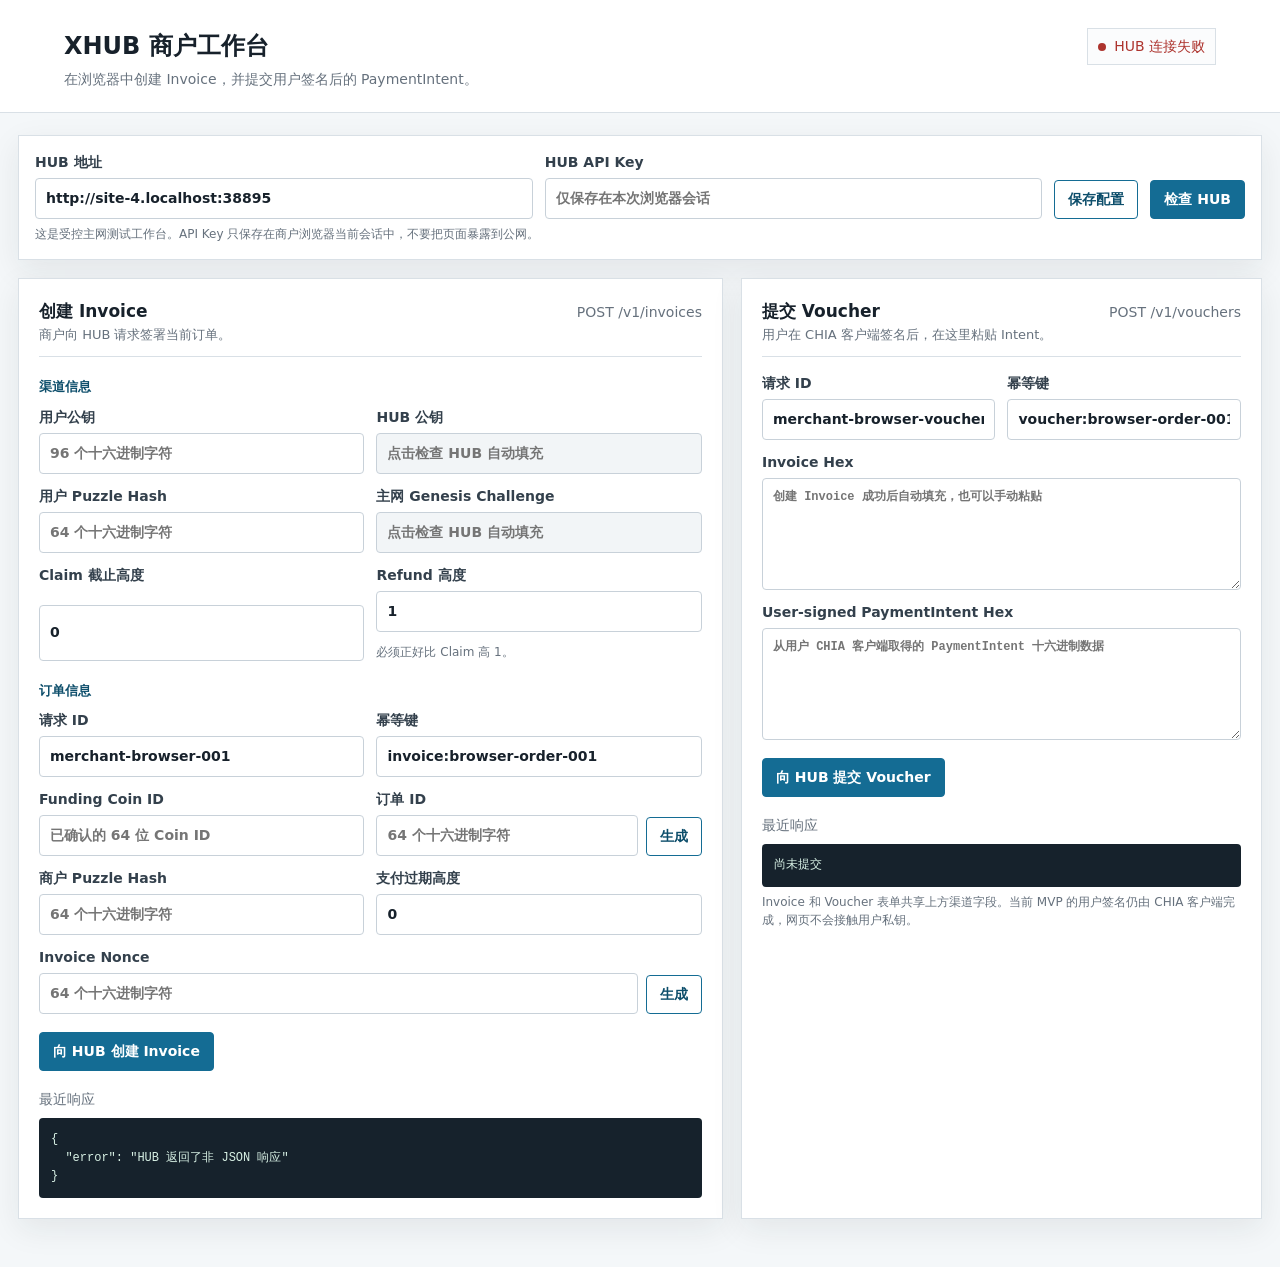
==== web/merchant.html @ 01980afb "Add merchant browser workbench" ====
<!doctype html>
<html lang="zh-CN">
<head>
  <meta charset="utf-8">
  <meta name="viewport" content="width=device-width, initial-scale=1">
  <title>XHUB 商户工作台</title>
  <style>
    :root {
      color-scheme: light;
      --ink: #17212b;
      --muted: #66717d;
      --line: #d9e0e6;
      --paper: #ffffff;
      --wash: #f4f7f9;
      --accent: #146c94;
      --accent-dark: #0d4e6b;
      --good: #1d7a4a;
      --bad: #ad342e;
      --shadow: 0 10px 30px rgba(23, 33, 43, .08);
    }
    * { box-sizing: border-box; }
    body { margin: 0; background: var(--wash); color: var(--ink); font: 14px/1.5 system-ui, -apple-system, "Segoe UI", sans-serif; }
    header { display: flex; justify-content: space-between; gap: 24px; align-items: flex-start; padding: 28px clamp(18px, 5vw, 72px) 22px; background: var(--paper); border-bottom: 1px solid var(--line); }
    h1, h2, p { margin: 0; }
    h1 { font-size: 24px; letter-spacing: 0; }
    h2 { font-size: 17px; }
    header p, .hint, .meta, .notice { color: var(--muted); }
    header p { margin-top: 5px; }
    .status { display: inline-flex; align-items: center; gap: 8px; padding: 7px 10px; border: 1px solid var(--line); background: #fbfcfd; color: var(--muted); white-space: nowrap; }
    .status::before { content: ""; width: 8px; height: 8px; background: #a9b3bc; border-radius: 50%; }
    .status.good { color: var(--good); }
    .status.good::before { background: var(--good); }
    .status.bad { color: var(--bad); }
    .status.bad::before { background: var(--bad); }
    main { width: min(1380px, calc(100% - 36px)); margin: 22px auto 48px; }
    .toolbar, .panel { background: var(--paper); border: 1px solid var(--line); box-shadow: var(--shadow); }
    .toolbar { padding: 16px; margin-bottom: 18px; }
    .toolbar-grid { display: grid; grid-template-columns: minmax(220px, 1fr) minmax(220px, 1fr) auto auto; gap: 12px; align-items: end; }
    .layout { display: grid; grid-template-columns: minmax(0, 1.15fr) minmax(0, .85fr); gap: 18px; }
    .panel { padding: 20px; }
    .panel-head { display: flex; justify-content: space-between; gap: 16px; align-items: baseline; margin-bottom: 16px; padding-bottom: 12px; border-bottom: 1px solid var(--line); }
    .panel-head p { color: var(--muted); font-size: 13px; }
    .section-title { margin: 20px 0 10px; color: var(--accent-dark); font-weight: 700; font-size: 13px; }
    .form-grid { display: grid; grid-template-columns: repeat(2, minmax(0, 1fr)); gap: 12px; }
    .full { grid-column: 1 / -1; }
    label { display: grid; gap: 5px; color: #33404c; font-weight: 600; }
    input, textarea { width: 100%; border: 1px solid #c8d1d9; background: #fff; color: var(--ink); padding: 9px 10px; border-radius: 4px; font: inherit; }
    input:focus, textarea:focus { outline: 2px solid rgba(20, 108, 148, .22); border-color: var(--accent); }
    input[readonly] { background: #f2f5f7; color: #52606d; }
    textarea { min-height: 112px; resize: vertical; font-family: ui-monospace, SFMono-Regular, Consolas, monospace; font-size: 12px; }
    .field-action { display: grid; grid-template-columns: minmax(0, 1fr) auto; gap: 8px; align-items: end; }
    button { min-height: 38px; border: 1px solid var(--accent); border-radius: 4px; padding: 8px 13px; background: var(--accent); color: white; font: inherit; font-weight: 700; cursor: pointer; }
    button:hover { background: var(--accent-dark); border-color: var(--accent-dark); }
    button.secondary { background: white; color: var(--accent-dark); }
    button.secondary:hover { background: #edf5f8; }
    button:disabled { opacity: .55; cursor: wait; }
    .actions { display: flex; flex-wrap: wrap; gap: 10px; margin-top: 18px; }
    .hint, .notice { margin-top: 6px; font-size: 12px; font-weight: 400; }
    .result { margin-top: 18px; }
    .result pre { max-height: 260px; overflow: auto; margin: 8px 0 0; padding: 12px; background: #16222c; color: #d8f1e5; border-radius: 4px; white-space: pre-wrap; word-break: break-word; font: 12px/1.55 ui-monospace, SFMono-Regular, Consolas, monospace; }
    @media (max-width: 980px) { .layout { grid-template-columns: 1fr; } .toolbar-grid { grid-template-columns: 1fr 1fr; } }
    @media (max-width: 640px) { header { display: block; } .status { margin-top: 14px; } .toolbar-grid, .form-grid { grid-template-columns: 1fr; } .full { grid-column: auto; } main { width: min(100% - 22px, 1380px); margin-top: 12px; } .panel { padding: 15px; } }
  </style>
</head>
<body>
  <header>
    <div>
      <h1>XHUB 商户工作台</h1>
      <p>在浏览器中创建 Invoice，并提交用户签名后的 PaymentIntent。</p>
    </div>
    <div id="status" class="status">未检查 HUB</div>
  </header>

  <main>
    <section class="toolbar">
      <div class="toolbar-grid">
        <label>HUB 地址
          <input id="hubUrl" type="url" autocomplete="url" placeholder="http://192.168.56.102:8080">
        </label>
        <label>HUB API Key
          <input id="apiKey" type="password" autocomplete="off" placeholder="仅保存在本次浏览器会话">
        </label>
        <button id="saveConfig" class="secondary" type="button">保存配置</button>
        <button id="checkHealth" type="button">检查 HUB</button>
      </div>
      <p class="notice">这是受控主网测试工作台。API Key 只保存在商户浏览器当前会话中，不要把页面暴露到公网。</p>
    </section>

    <div class="layout">
      <section class="panel">
        <div class="panel-head">
          <div><h2>创建 Invoice</h2><p>商户向 HUB 请求签署当前订单。</p></div>
          <span class="meta">POST /v1/invoices</span>
        </div>

        <div class="section-title">渠道信息</div>
        <div class="form-grid">
          <label>用户公钥
            <input id="userPublicKey" required placeholder="96 个十六进制字符">
          </label>
          <label>HUB 公钥
            <input id="hubPublicKey" readonly placeholder="点击检查 HUB 自动填充">
          </label>
          <label>用户 Puzzle Hash
            <input id="userPuzzleHash" required placeholder="64 个十六进制字符">
          </label>
          <label>主网 Genesis Challenge
            <input id="genesisChallenge" readonly placeholder="点击检查 HUB 自动填充">
          </label>
          <label>Claim 截止高度
            <input id="claimBeforeHeight" type="number" min="0" required value="0">
          </label>
          <label>Refund 高度
            <input id="refundHeight" type="number" min="1" required value="1">
            <span class="hint">必须正好比 Claim 高 1。</span>
          </label>
        </div>

        <div class="section-title">订单信息</div>
        <div class="form-grid">
          <label>请求 ID
            <input id="requestId" required value="merchant-browser-001">
          </label>
          <label>幂等键
            <input id="idempotencyKey" required value="invoice:browser-order-001">
          </label>
          <label>Funding Coin ID
            <input id="fundingCoinId" required placeholder="已确认的 64 位 Coin ID">
          </label>
          <div class="field-action">
            <label>订单 ID
              <input id="orderId" required placeholder="64 个十六进制字符">
            </label>
            <button class="secondary generate" data-target="orderId" type="button">生成</button>
          </div>
          <label>商户 Puzzle Hash
            <input id="merchantPuzzleHash" required placeholder="64 个十六进制字符">
          </label>
          <label>支付过期高度
            <input id="paymentExpiryHeight" type="number" min="1" required value="0">
          </label>
          <div class="field-action full">
            <label>Invoice Nonce
              <input id="invoiceNonce" required placeholder="64 个十六进制字符">
            </label>
            <button class="secondary generate" data-target="invoiceNonce" type="button">生成</button>
          </div>
        </div>
        <div class="actions"><button id="issueInvoice" type="button">向 HUB 创建 Invoice</button></div>
        <div class="result"><div class="meta">最近响应</div><pre id="invoiceResult">尚未提交</pre></div>
      </section>

      <section class="panel">
        <div class="panel-head">
          <div><h2>提交 Voucher</h2><p>用户在 CHIA 客户端签名后，在这里粘贴 Intent。</p></div>
          <span class="meta">POST /v1/vouchers</span>
        </div>
        <div class="form-grid">
          <label>请求 ID
            <input id="voucherRequestId" required value="merchant-browser-voucher-001">
          </label>
          <label>幂等键
            <input id="voucherIdempotencyKey" required value="voucher:browser-order-001">
          </label>
          <label class="full">Invoice Hex
            <textarea id="invoiceHex" required placeholder="创建 Invoice 成功后自动填充，也可以手动粘贴"></textarea>
          </label>
          <label class="full">User-signed PaymentIntent Hex
            <textarea id="intentHex" required placeholder="从用户 CHIA 客户端取得的 PaymentIntent 十六进制数据"></textarea>
          </label>
        </div>
        <div class="actions"><button id="issueVoucher" type="button">向 HUB 提交 Voucher</button></div>
        <div class="result"><div class="meta">最近响应</div><pre id="voucherResult">尚未提交</pre></div>
        <p class="notice">Invoice 和 Voucher 表单共享上方渠道字段。当前 MVP 的用户签名仍由 CHIA 客户端完成，网页不会接触用户私钥。</p>
      </section>
    </div>
  </main>

  <script>
    const $ = (id) => document.getElementById(id);
    const sessionKey = "xhub-merchant-config";

    function setStatus(message, kind) {
      const node = $("status");
      node.textContent = message;
      node.className = "status" + (kind ? " " + kind : "");
    }

    function hubUrl() {
      return ($("hubUrl").value.trim() || window.location.origin).replace(/\/$/, "");
    }

    function showResult(id, value) {
      $(id).textContent = typeof value === "string" ? value : JSON.stringify(value, null, 2);
    }

    function hex32() {
      const bytes = new Uint8Array(32);
      crypto.getRandomValues(bytes);
      return Array.from(bytes, (value) => value.toString(16).padStart(2, "0")).join("");
    }

    function channel() {
      return {
        user_public_key: $("userPublicKey").value.trim(),
        hub_public_key: $("hubPublicKey").value.trim(),
        user_puzzle_hash: $("userPuzzleHash").value.trim(),
        genesis_challenge: $("genesisChallenge").value.trim(),
        claim_before_height: Number($("claimBeforeHeight").value),
        refund_height: Number($("refundHeight").value)
      };
    }

    async function callHub(path, body) {
      const headers = { "Content-Type": "application/json" };
      const key = $("apiKey").value.trim();
      if (key) headers["X-API-Key"] = key;
      const response = await fetch(hubUrl() + path, {
        method: body ? "POST" : "GET",
        headers,
        body: body ? JSON.stringify(body) : undefined
      });
      const data = await response.json().catch(() => ({ error: { message: "HUB 返回了非 JSON 响应" } }));
      if (!response.ok) throw new Error((data.error && data.error.message) || `HTTP ${response.status}`);
      return data;
    }

    async function checkHealth() {
      setStatus("正在连接 HUB...", "");
      try {
        const data = await callHub("/healthz");
        $("hubPublicKey").value = data.hub_public_key || "";
        $("genesisChallenge").value = data.genesis_challenge || "";
        setStatus(`HUB 正常 · ${data.network || "mainnet"}`, "good");
        showResult("invoiceResult", data);
      } catch (error) {
        setStatus("HUB 连接失败", "bad");
        showResult("invoiceResult", { error: error.message });
      }
    }

    async function issueInvoice() {
      const form = $("issueInvoice").closest(".panel");
      const required = form.querySelectorAll("[required]");
      if (![...required].every((field) => field.reportValidity())) return;
      try {
        const data = await callHub("/v1/invoices", {
          request_id: $("requestId").value.trim(),
          idempotency_key: $("idempotencyKey").value.trim(),
          channel: channel(),
          funding_coin_id: $("fundingCoinId").value.trim(),
          order_id: $("orderId").value.trim(),
          merchant_puzzle_hash: $("merchantPuzzleHash").value.trim(),
          payment_expiry_height: Number($("paymentExpiryHeight").value),
          invoice_nonce: $("invoiceNonce").value.trim()
        });
        $("invoiceHex").value = data.invoice_hex || "";
        showResult("invoiceResult", data);
        setStatus("Invoice 已由 HUB 签署", "good");
      } catch (error) {
        showResult("invoiceResult", { error: error.message });
        setStatus("Invoice 请求失败", "bad");
      }
    }

    async function issueVoucher() {
      const form = $("issueVoucher").closest(".panel");
      const required = form.querySelectorAll("[required]");
      if (![...required].every((field) => field.reportValidity())) return;
      try {
        const data = await callHub("/v1/vouchers", {
          request_id: $("voucherRequestId").value.trim(),
          idempotency_key: $("voucherIdempotencyKey").value.trim(),
          channel: channel(),
          invoice_hex: $("invoiceHex").value.trim(),
          intent_hex: $("intentHex").value.trim()
        });
        showResult("voucherResult", data);
        setStatus("Voucher 已由 HUB 签署", "good");
      } catch (error) {
        showResult("voucherResult", { error: error.message });
        setStatus("Voucher 请求失败", "bad");
      }
    }

    $("saveConfig").addEventListener("click", () => {
      sessionStorage.setItem(sessionKey, JSON.stringify({ hubUrl: $("hubUrl").value.trim(), apiKey: $("apiKey").value }));
      setStatus("配置已保存在本次会话", "good");
    });
    $("checkHealth").addEventListener("click", checkHealth);
    $("issueInvoice").addEventListener("click", issueInvoice);
    $("issueVoucher").addEventListener("click", issueVoucher);
    document.querySelectorAll(".generate").forEach((button) => {
      button.addEventListener("click", () => { $(button.dataset.target).value = hex32(); });
    });
    try {
      const saved = JSON.parse(sessionStorage.getItem(sessionKey) || "null");
      if (saved) { $("hubUrl").value = saved.hubUrl || ""; $("apiKey").value = saved.apiKey || ""; }
    } catch (_) {}
    if (!$("hubUrl").value) $("hubUrl").value = window.location.origin;
    checkHealth();
  </script>
</body>
</html>
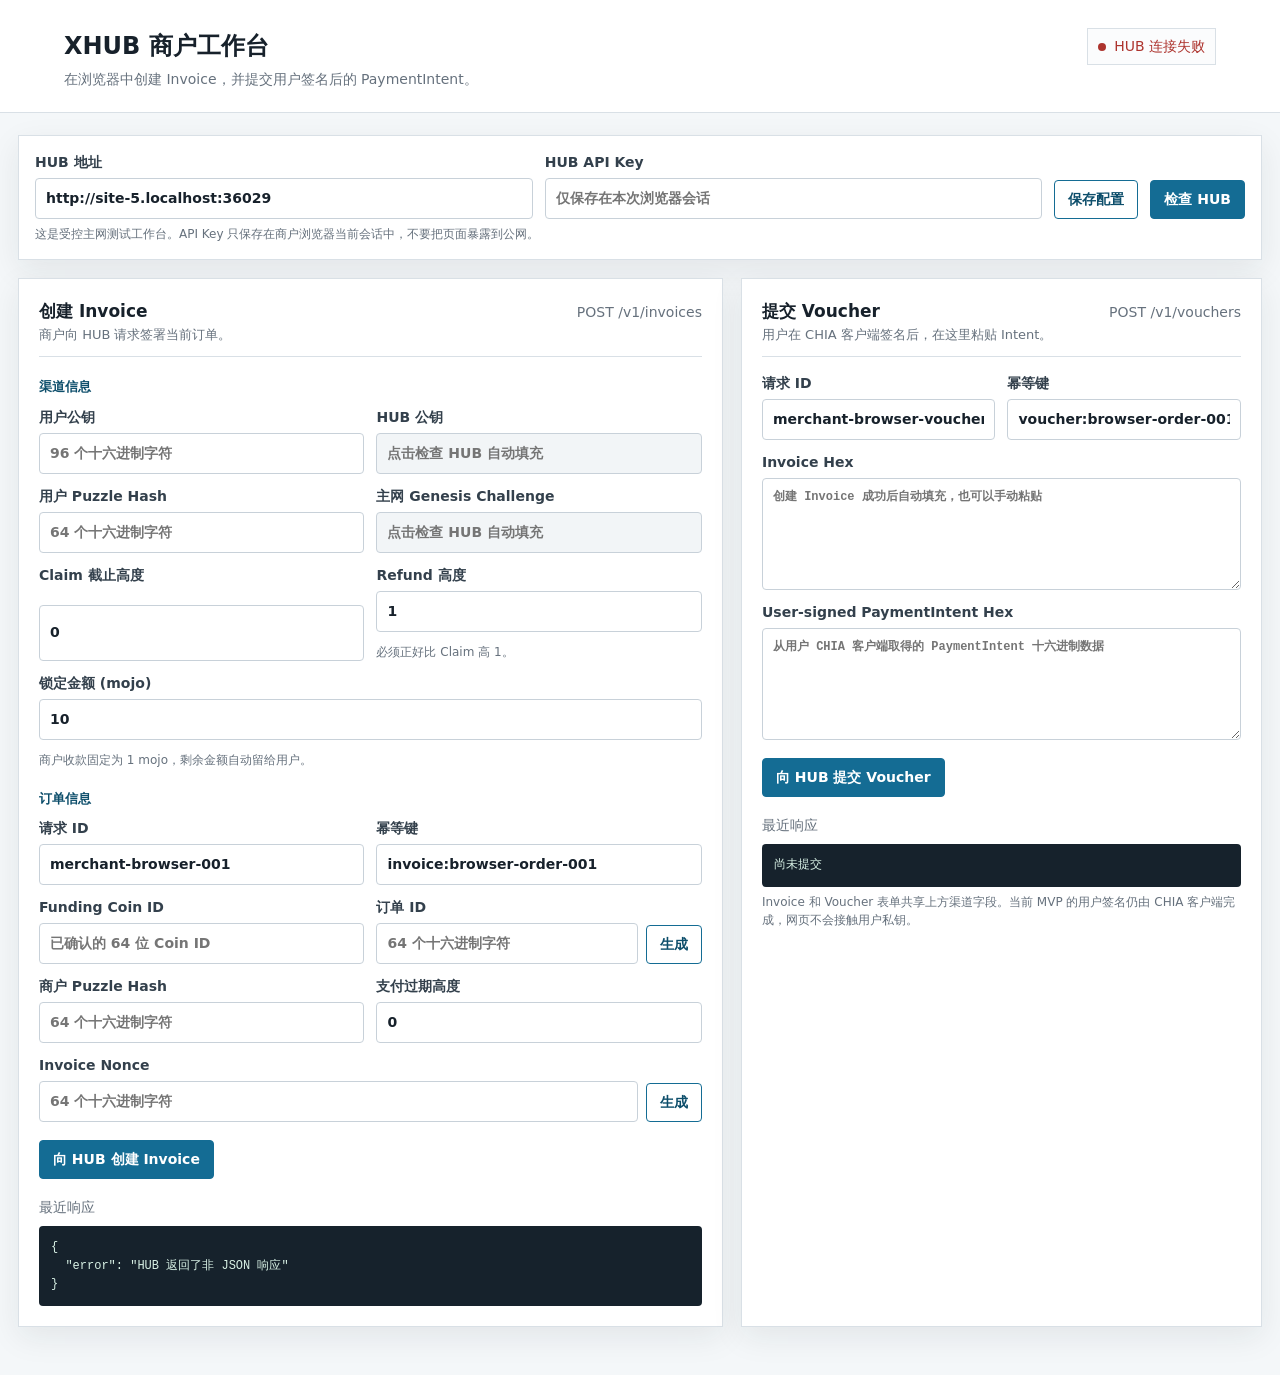
==== commit 478c7de6: "Allow configurable HUB channel funding amounts" ====
--- a/web/merchant.html
+++ b/web/merchant.html
@@ -114,6 +114,10 @@
             <input id="refundHeight" type="number" min="1" required value="1">
             <span class="hint">必须正好比 Claim 高 1。</span>
           </label>
+          <label class="full">锁定金额 (mojo)
+            <input id="fundingAmount" type="number" min="2" step="1" required value="10">
+            <span class="hint">商户收款固定为 1 mojo，剩余金额自动留给用户。</span>
+          </label>
         </div>
 
         <div class="section-title">订单信息</div>
@@ -207,7 +211,8 @@
         user_puzzle_hash: $("userPuzzleHash").value.trim(),
         genesis_challenge: $("genesisChallenge").value.trim(),
         claim_before_height: Number($("claimBeforeHeight").value),
-        refund_height: Number($("refundHeight").value)
+        refund_height: Number($("refundHeight").value),
+        funding_amount: Number($("fundingAmount").value)
       };
     }
 
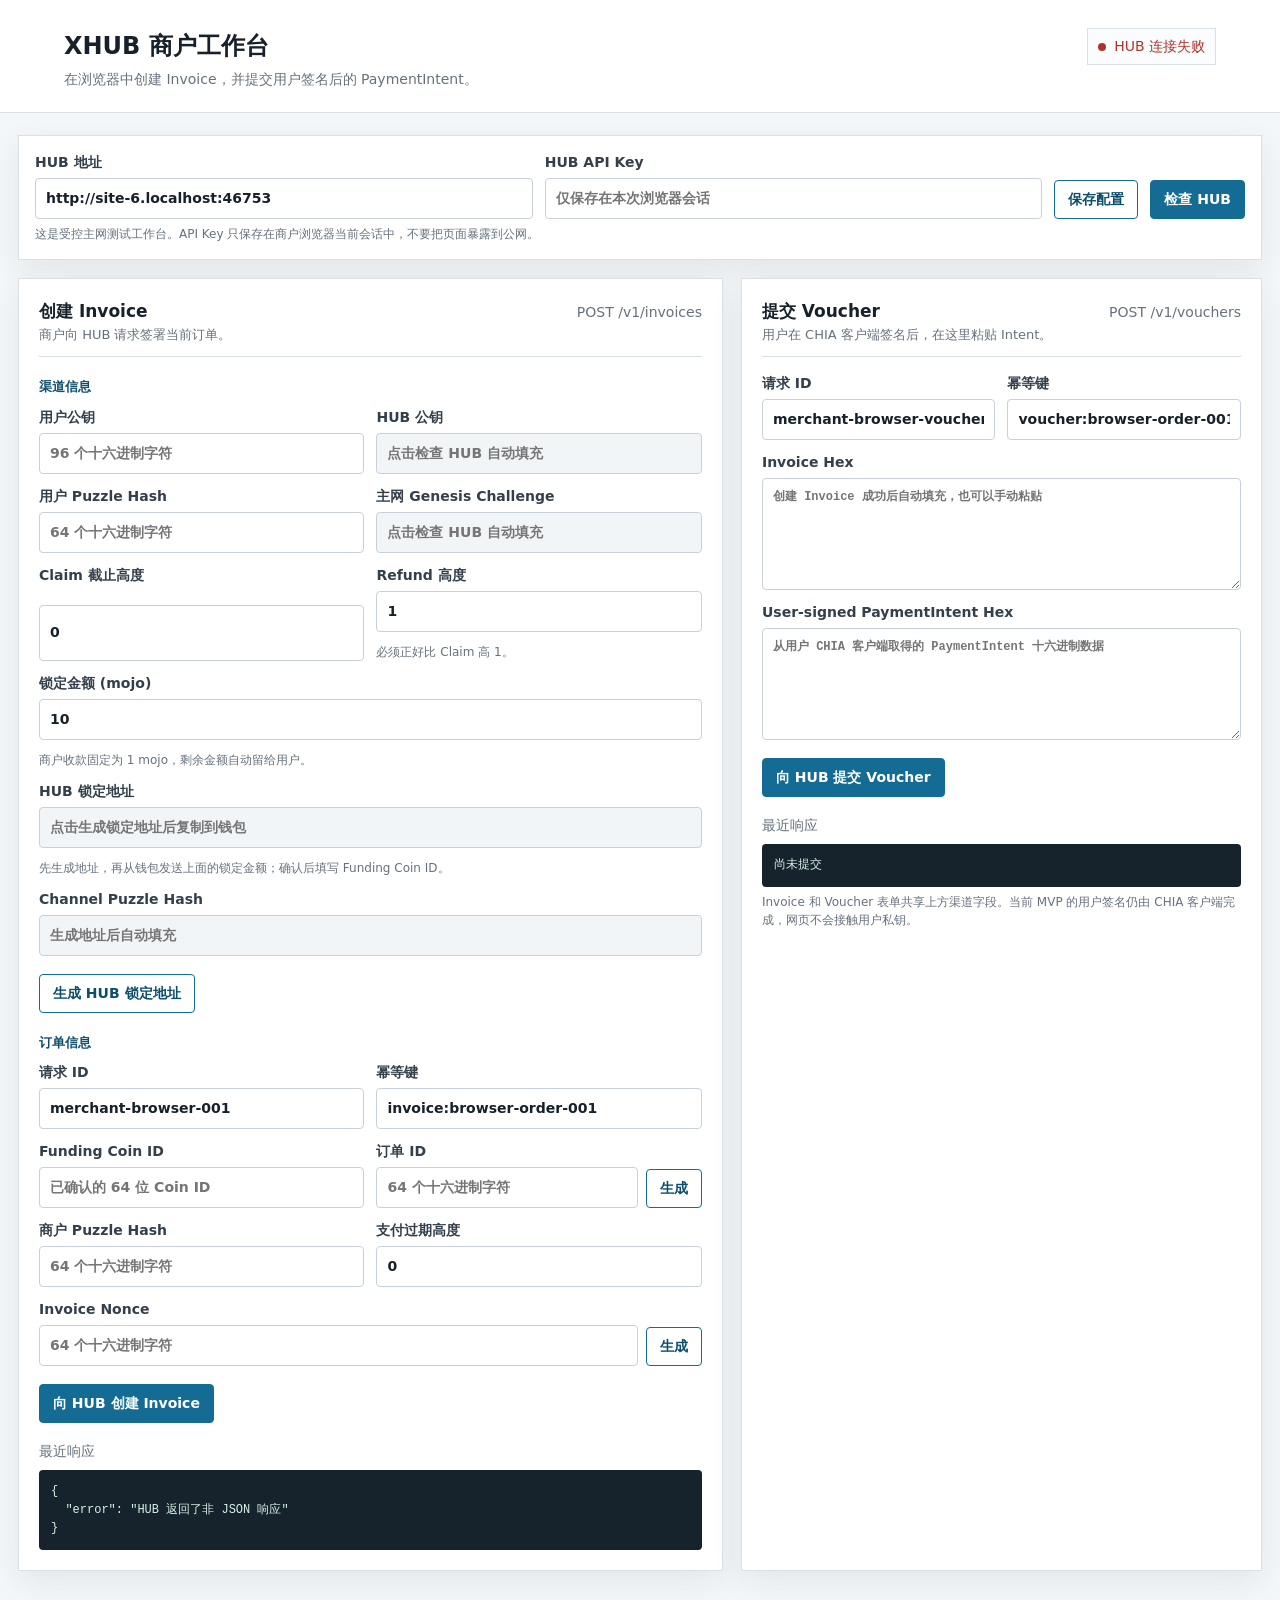
==== commit 37629bf6: "Add HUB channel funding address flow" ====
--- a/web/merchant.html
+++ b/web/merchant.html
@@ -118,7 +118,15 @@
             <input id="fundingAmount" type="number" min="2" step="1" required value="10">
             <span class="hint">商户收款固定为 1 mojo，剩余金额自动留给用户。</span>
           </label>
-        </div>
+          <label class="full">HUB 锁定地址
+            <input id="channelAddress" readonly placeholder="点击生成锁定地址后复制到钱包">
+            <span class="hint">先生成地址，再从钱包发送上面的锁定金额；确认后填写 Funding Coin ID。</span>
+          </label>
+          <label class="full">Channel Puzzle Hash
+            <input id="channelPuzzleHash" readonly placeholder="生成地址后自动填充">
+          </label>
+        </div>
+        <div class="actions"><button id="deriveChannelAddress" class="secondary" type="button">生成 HUB 锁定地址</button></div>
 
         <div class="section-title">订单信息</div>
         <div class="form-grid">
@@ -241,6 +249,19 @@
       } catch (error) {
         setStatus("HUB 连接失败", "bad");
         showResult("invoiceResult", { error: error.message });
+      }
+    }
+
+    async function deriveChannelAddress() {
+      try {
+        const data = await callHub("/v1/channel-address", channel());
+        $("channelAddress").value = data.channel_address || "";
+        $("channelPuzzleHash").value = data.channel_puzzle_hash || "";
+        showResult("invoiceResult", data);
+        setStatus("HUB 锁定地址已生成", "good");
+      } catch (error) {
+        showResult("invoiceResult", { error: error.message });
+        setStatus("锁定地址生成失败", "bad");
       }
     }
 
@@ -293,6 +314,7 @@
       setStatus("配置已保存在本次会话", "good");
     });
     $("checkHealth").addEventListener("click", checkHealth);
+    $("deriveChannelAddress").addEventListener("click", deriveChannelAddress);
     $("issueInvoice").addEventListener("click", issueInvoice);
     $("issueVoucher").addEventListener("click", issueVoucher);
     document.querySelectorAll(".generate").forEach((button) => {
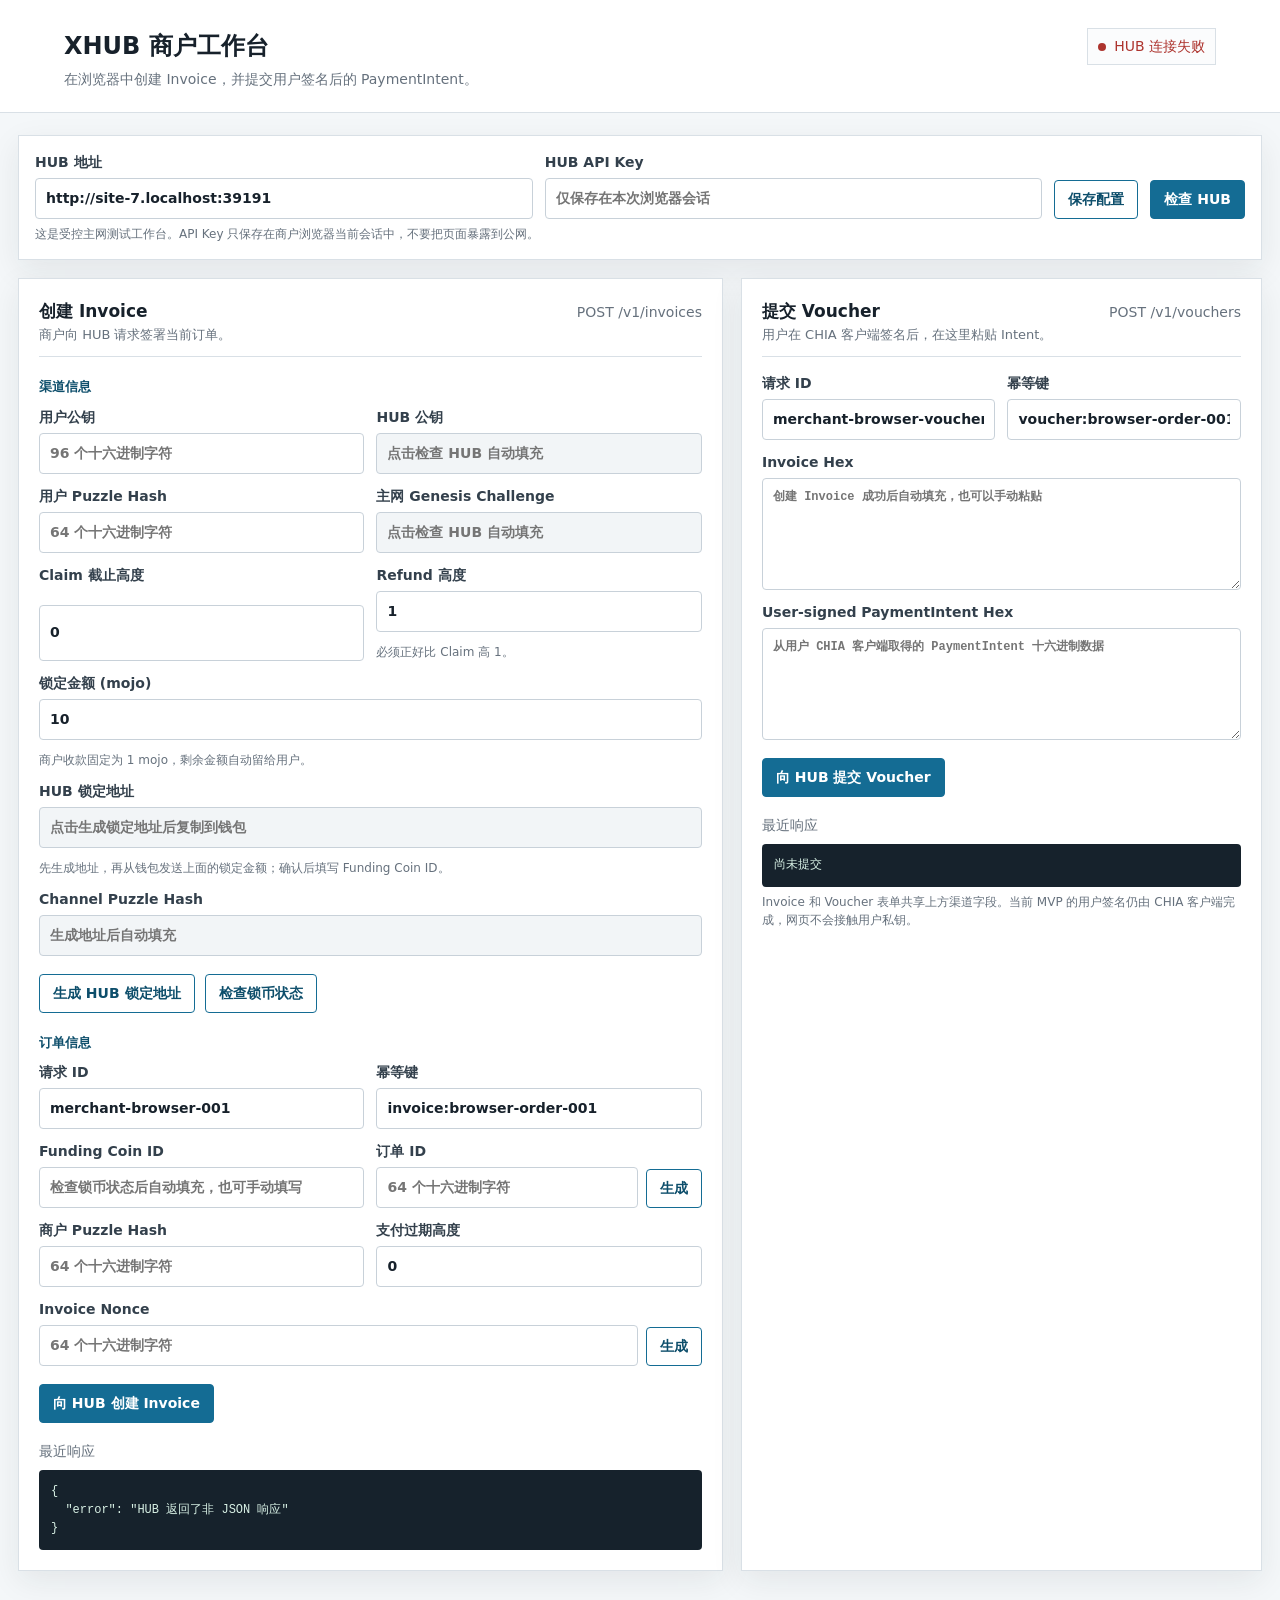
==== commit 41e58299: "Add automatic channel funding detection" ====
--- a/web/merchant.html
+++ b/web/merchant.html
@@ -126,7 +126,10 @@
             <input id="channelPuzzleHash" readonly placeholder="生成地址后自动填充">
           </label>
         </div>
-        <div class="actions"><button id="deriveChannelAddress" class="secondary" type="button">生成 HUB 锁定地址</button></div>
+        <div class="actions">
+          <button id="deriveChannelAddress" class="secondary" type="button">生成 HUB 锁定地址</button>
+          <button id="checkChannelFunding" class="secondary" type="button">检查锁币状态</button>
+        </div>
 
         <div class="section-title">订单信息</div>
         <div class="form-grid">
@@ -137,7 +140,7 @@
             <input id="idempotencyKey" required value="invoice:browser-order-001">
           </label>
           <label>Funding Coin ID
-            <input id="fundingCoinId" required placeholder="已确认的 64 位 Coin ID">
+            <input id="fundingCoinId" placeholder="检查锁币状态后自动填充，也可手动填写">
           </label>
           <div class="field-action">
             <label>订单 ID
@@ -265,6 +268,24 @@
       }
     }
 
+    async function checkChannelFunding() {
+      try {
+        const data = await callHub("/v1/channel-funding", { channel: channel() });
+        if (data.funding_coin_id) $("fundingCoinId").value = data.funding_coin_id;
+        showResult("invoiceResult", data);
+        const messages = {
+          FUNDING_CONFIRMED: "锁币已确认，可创建 Invoice",
+          PENDING_CONFIRMATION: "锁币交易尚未确认",
+          WAITING_FOR_FUNDING: "尚未发现锁币交易",
+          AMBIGUOUS_FUNDING: "发现多个锁币，请手动选择 Funding Coin ID"
+        };
+        setStatus(messages[data.status] || "锁币状态已更新", data.status === "FUNDING_CONFIRMED" ? "good" : "");
+      } catch (error) {
+        showResult("invoiceResult", { error: error.message });
+        setStatus("锁币状态查询失败", "bad");
+      }
+    }
+
     async function issueInvoice() {
       const form = $("issueInvoice").closest(".panel");
       const required = form.querySelectorAll("[required]");
@@ -274,7 +295,7 @@
           request_id: $("requestId").value.trim(),
           idempotency_key: $("idempotencyKey").value.trim(),
           channel: channel(),
-          funding_coin_id: $("fundingCoinId").value.trim(),
+          funding_coin_id: $("fundingCoinId").value.trim() || null,
           order_id: $("orderId").value.trim(),
           merchant_puzzle_hash: $("merchantPuzzleHash").value.trim(),
           payment_expiry_height: Number($("paymentExpiryHeight").value),
@@ -315,6 +336,7 @@
     });
     $("checkHealth").addEventListener("click", checkHealth);
     $("deriveChannelAddress").addEventListener("click", deriveChannelAddress);
+    $("checkChannelFunding").addEventListener("click", checkChannelFunding);
     $("issueInvoice").addEventListener("click", issueInvoice);
     $("issueVoucher").addEventListener("click", issueVoucher);
     document.querySelectorAll(".generate").forEach((button) => {
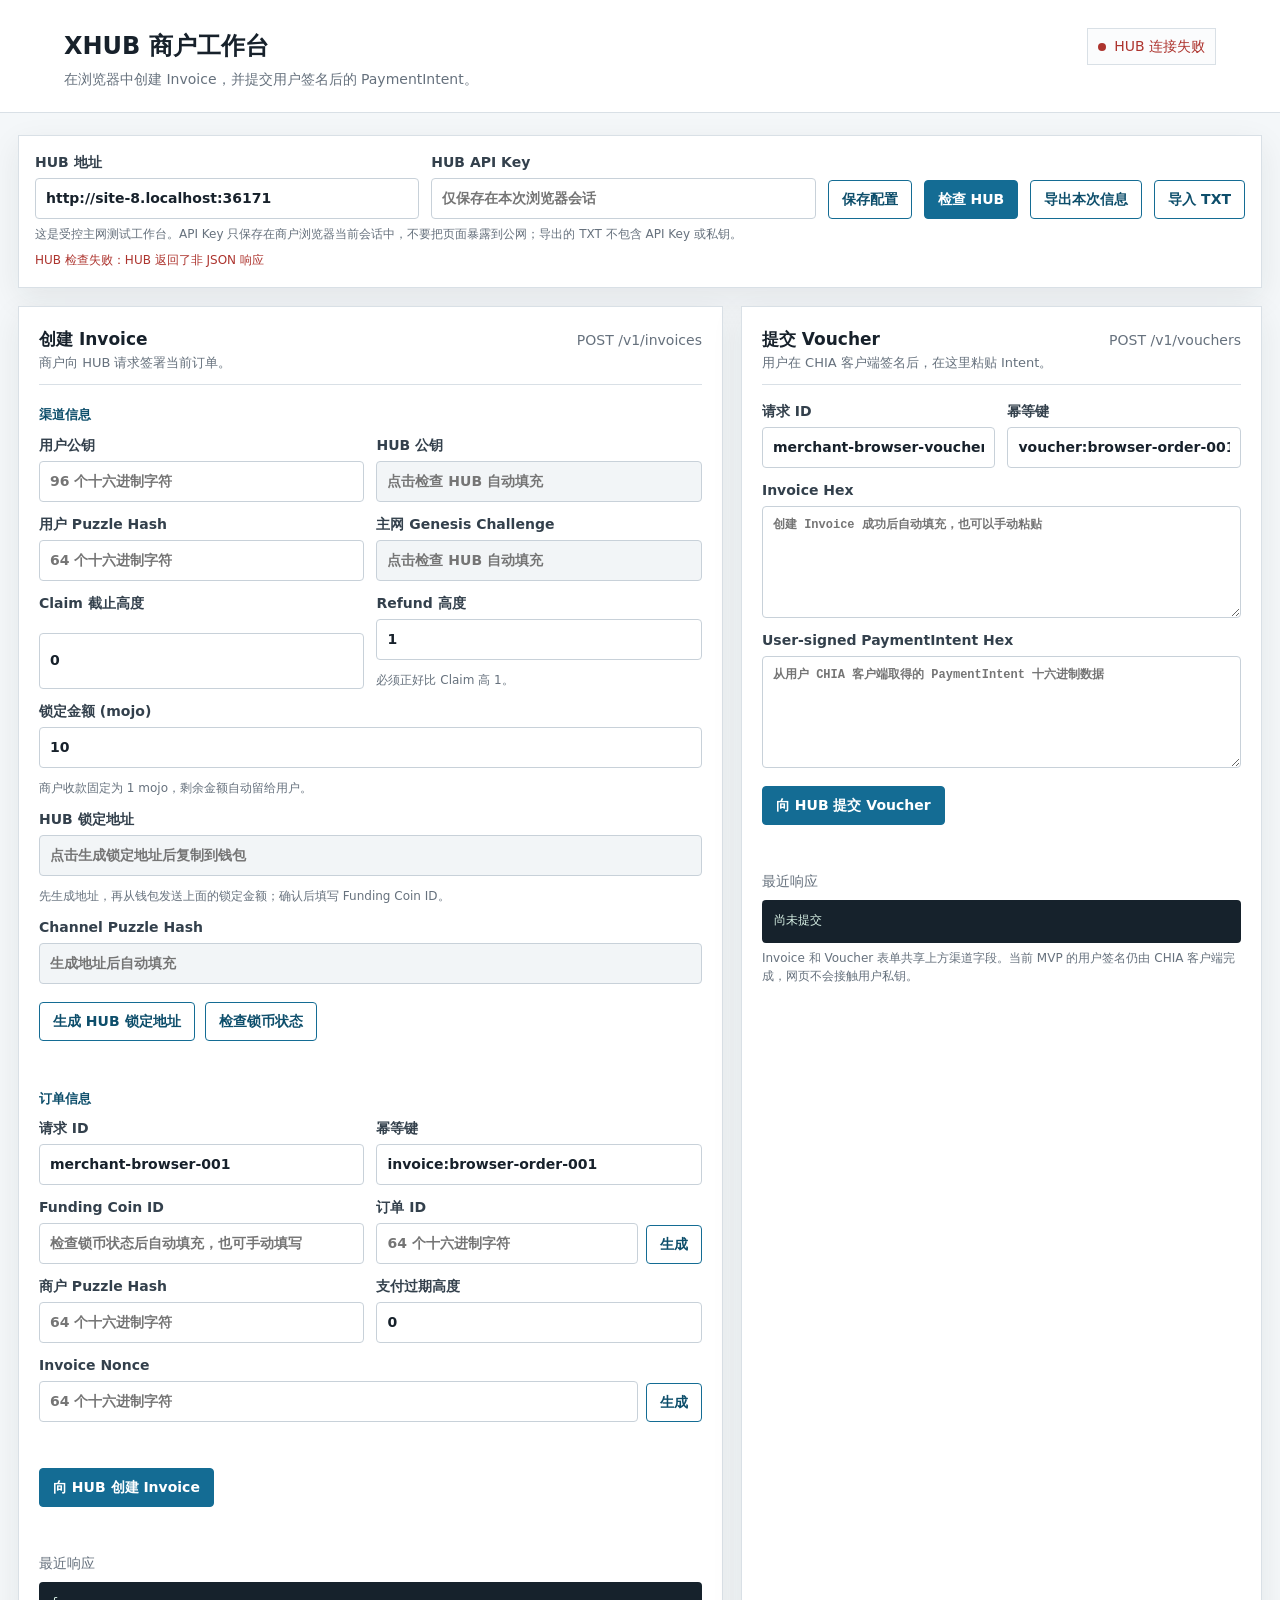
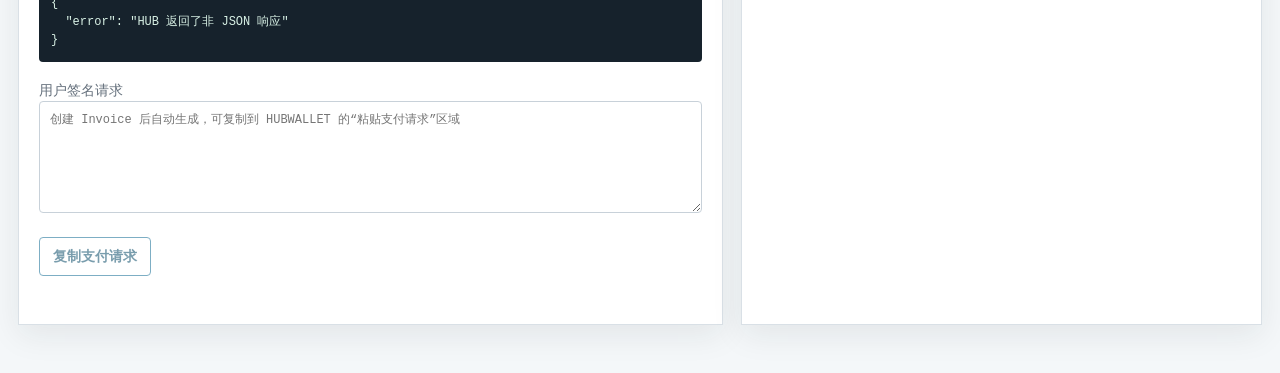
==== commit d180195f: "Improve merchant workflow feedback and recovery" ====
--- a/web/merchant.html
+++ b/web/merchant.html
@@ -35,7 +35,7 @@
     main { width: min(1380px, calc(100% - 36px)); margin: 22px auto 48px; }
     .toolbar, .panel { background: var(--paper); border: 1px solid var(--line); box-shadow: var(--shadow); }
     .toolbar { padding: 16px; margin-bottom: 18px; }
-    .toolbar-grid { display: grid; grid-template-columns: minmax(220px, 1fr) minmax(220px, 1fr) auto auto; gap: 12px; align-items: end; }
+    .toolbar-grid { display: grid; grid-template-columns: minmax(220px, 1fr) minmax(220px, 1fr) auto auto auto auto; gap: 12px; align-items: end; }
     .layout { display: grid; grid-template-columns: minmax(0, 1.15fr) minmax(0, .85fr); gap: 18px; }
     .panel { padding: 20px; }
     .panel-head { display: flex; justify-content: space-between; gap: 16px; align-items: baseline; margin-bottom: 16px; padding-bottom: 12px; border-bottom: 1px solid var(--line); }
@@ -55,6 +55,9 @@
     button.secondary:hover { background: #edf5f8; }
     button:disabled { opacity: .55; cursor: wait; }
     .actions { display: flex; flex-wrap: wrap; gap: 10px; margin-top: 18px; }
+    .button-feedback { min-height: 20px; margin: 8px 0 0; color: var(--muted); font-size: 12px; }
+    .button-feedback.good { color: var(--good); }
+    .button-feedback.bad { color: var(--bad); }
     .hint, .notice { margin-top: 6px; font-size: 12px; font-weight: 400; }
     .result { margin-top: 18px; }
     .result pre { max-height: 260px; overflow: auto; margin: 8px 0 0; padding: 12px; background: #16222c; color: #d8f1e5; border-radius: 4px; white-space: pre-wrap; word-break: break-word; font: 12px/1.55 ui-monospace, SFMono-Regular, Consolas, monospace; }
@@ -82,8 +85,12 @@
         </label>
         <button id="saveConfig" class="secondary" type="button">保存配置</button>
         <button id="checkHealth" type="button">检查 HUB</button>
+        <button id="exportSession" class="secondary" type="button">导出本次信息</button>
+        <button id="importSession" class="secondary" type="button">导入 TXT</button>
+        <input id="importSessionFile" type="file" accept=".txt,.json,text/plain,application/json" hidden>
       </div>
-      <p class="notice">这是受控主网测试工作台。API Key 只保存在商户浏览器当前会话中，不要把页面暴露到公网。</p>
+      <p class="notice">这是受控主网测试工作台。API Key 只保存在商户浏览器当前会话中，不要把页面暴露到公网；导出的 TXT 不包含 API Key 或私钥。</p>
+      <p id="toolbarFeedback" class="button-feedback" aria-live="polite"></p>
     </section>
 
     <div class="layout">
@@ -130,6 +137,7 @@
           <button id="deriveChannelAddress" class="secondary" type="button">生成 HUB 锁定地址</button>
           <button id="checkChannelFunding" class="secondary" type="button">检查锁币状态</button>
         </div>
+        <p id="channelFeedback" class="button-feedback" aria-live="polite"></p>
 
         <div class="section-title">订单信息</div>
         <div class="form-grid">
@@ -161,8 +169,16 @@
             <button class="secondary generate" data-target="invoiceNonce" type="button">生成</button>
           </div>
         </div>
+        <p id="invoiceFieldFeedback" class="button-feedback" aria-live="polite"></p>
         <div class="actions"><button id="issueInvoice" type="button">向 HUB 创建 Invoice</button></div>
+        <p id="invoiceFeedback" class="button-feedback" aria-live="polite"></p>
         <div class="result"><div class="meta">最近响应</div><pre id="invoiceResult">尚未提交</pre></div>
+        <div class="result">
+          <div class="meta">用户签名请求</div>
+          <textarea id="paymentRequest" readonly placeholder="创建 Invoice 后自动生成，可复制到 HUBWALLET 的“粘贴支付请求”区域"></textarea>
+          <div class="actions"><button id="copyPaymentRequest" class="secondary" type="button" disabled>复制支付请求</button></div>
+          <p id="paymentRequestFeedback" class="button-feedback" aria-live="polite"></p>
+        </div>
       </section>
 
       <section class="panel">
@@ -185,6 +201,7 @@
           </label>
         </div>
         <div class="actions"><button id="issueVoucher" type="button">向 HUB 提交 Voucher</button></div>
+        <p id="voucherFeedback" class="button-feedback" aria-live="polite"></p>
         <div class="result"><div class="meta">最近响应</div><pre id="voucherResult">尚未提交</pre></div>
         <p class="notice">Invoice 和 Voucher 表单共享上方渠道字段。当前 MVP 的用户签名仍由 CHIA 客户端完成，网页不会接触用户私钥。</p>
       </section>
@@ -207,6 +224,99 @@
 
     function showResult(id, value) {
       $(id).textContent = typeof value === "string" ? value : JSON.stringify(value, null, 2);
+    }
+
+    function showFeedback(id, message, kind = "") {
+      const node = $(id);
+      node.textContent = message;
+      node.className = "button-feedback" + (kind ? " " + kind : "");
+    }
+
+    function paymentRequest(invoiceHex, channelData) {
+      return JSON.stringify({ invoice_hex: invoiceHex, channel: channelData }, null, 2);
+    }
+
+    const sessionFieldIds = [
+      "hubUrl", "userPublicKey", "hubPublicKey", "userPuzzleHash", "genesisChallenge",
+      "claimBeforeHeight", "refundHeight", "fundingAmount", "channelAddress", "channelPuzzleHash",
+      "requestId", "idempotencyKey", "fundingCoinId", "orderId", "merchantPuzzleHash",
+      "paymentExpiryHeight", "invoiceNonce", "invoiceHex", "paymentRequest", "voucherRequestId",
+      "voucherIdempotencyKey", "intentHex"
+    ];
+
+    function merchantSessionExport() {
+      const fields = Object.fromEntries(sessionFieldIds.map((id) => [id, $(id).value]));
+      return {
+        format: "xhub-merchant-session",
+        version: 1,
+        exported_at: new Date().toISOString(),
+        fields,
+        invoice_response: $("invoiceResult").textContent,
+        voucher_response: $("voucherResult").textContent
+      };
+    }
+
+    function exportSession() {
+      const content = JSON.stringify(merchantSessionExport(), null, 2);
+      const stamp = new Date().toISOString().replace(/[:.]/g, "-");
+      const blob = new Blob([content], { type: "text/plain;charset=utf-8" });
+      const url = URL.createObjectURL(blob);
+      const link = document.createElement("a");
+      link.href = url;
+      link.download = `xhub-merchant-${stamp}.txt`;
+      document.body.appendChild(link);
+      link.click();
+      link.remove();
+      setTimeout(() => URL.revokeObjectURL(url), 0);
+      setStatus("本次信息已导出", "good");
+      showFeedback("toolbarFeedback", "TXT 下载已开始，文件不包含 API Key 或私钥。", "good");
+    }
+
+    async function importSessionFile(event) {
+      const file = event.target.files && event.target.files[0];
+      event.target.value = "";
+      if (!file) return;
+      try {
+        const data = JSON.parse(await file.text());
+        if (data.format !== "xhub-merchant-session" || data.version !== 1 || !data.fields) {
+          throw new Error("unsupported export");
+        }
+        for (const id of sessionFieldIds) {
+          const value = data.fields[id];
+          if (typeof value === "string" || typeof value === "number") $(id).value = String(value);
+        }
+        if (typeof data.invoice_response === "string") $("invoiceResult").textContent = data.invoice_response;
+        if (typeof data.voucher_response === "string") $("voucherResult").textContent = data.voucher_response;
+        $("copyPaymentRequest").disabled = !$("paymentRequest").value;
+        setStatus("本次信息已导入，请核对后继续", "good");
+        showFeedback("toolbarFeedback", "TXT 已导入。请核对通道高度、Funding Coin 和收款地址后再提交。", "good");
+      } catch (_) {
+        setStatus("TXT 格式无效，未导入任何信息", "bad");
+        showFeedback("toolbarFeedback", "TXT 格式无效，未导入任何信息。", "bad");
+      }
+    }
+
+    async function copyPaymentRequest() {
+      const value = $("paymentRequest").value;
+      if (!value) {
+        showFeedback("paymentRequestFeedback", "请先创建 Invoice，再生成支付请求。", "bad");
+        return;
+      }
+      try {
+        if (navigator.clipboard && window.isSecureContext) {
+          await navigator.clipboard.writeText(value);
+        } else {
+          $("paymentRequest").select();
+          if (!document.execCommand("copy")) throw new Error("copy failed");
+        }
+        setStatus("支付请求已复制到剪贴板", "good");
+        showFeedback("paymentRequestFeedback", "支付请求已复制，可粘贴到 HUBWALLET 的“粘贴支付请求”区域。", "good");
+      } catch (_) {
+        $("paymentRequest").focus();
+        $("paymentRequest").select();
+        setStatus("请手动复制支付请求", "bad");
+        showFeedback("paymentRequestFeedback", "浏览器未授权自动复制，文本已选中，请按 Ctrl+C 手动复制。", "bad");
+      }
     }
 
     function hex32() {
@@ -247,10 +357,12 @@
         const data = await callHub("/healthz");
         $("hubPublicKey").value = data.hub_public_key || "";
         $("genesisChallenge").value = data.genesis_challenge || "";
+        showFeedback("toolbarFeedback", "HUB 连接正常，已载入 HUB 公钥和网络参数。", "good");
         setStatus(`HUB 正常 · ${data.network || "mainnet"}`, "good");
         showResult("invoiceResult", data);
       } catch (error) {
         setStatus("HUB 连接失败", "bad");
+        showFeedback("toolbarFeedback", `HUB 检查失败：${error.message}`, "bad");
         showResult("invoiceResult", { error: error.message });
       }
     }
@@ -260,11 +372,13 @@
         const data = await callHub("/v1/channel-address", channel());
         $("channelAddress").value = data.channel_address || "";
         $("channelPuzzleHash").value = data.channel_puzzle_hash || "";
+        showFeedback("channelFeedback", "锁定地址已生成。请从用户钱包转入锁定金额，确认后再检查锁币状态。", "good");
         showResult("invoiceResult", data);
         setStatus("HUB 锁定地址已生成", "good");
       } catch (error) {
         showResult("invoiceResult", { error: error.message });
         setStatus("锁定地址生成失败", "bad");
+        showFeedback("channelFeedback", `锁定地址生成失败：${error.message}`, "bad");
       }
     }
 
@@ -272,6 +386,13 @@
       try {
         const data = await callHub("/v1/channel-funding", { channel: channel() });
         if (data.funding_coin_id) $("fundingCoinId").value = data.funding_coin_id;
+        const feedback = {
+          FUNDING_CONFIRMED: "COIN 已锁定，已导入下方 Funding Coin 栏，可以创建 Invoice。",
+          PENDING_CONFIRMATION: "已发现锁币交易，正在等待链上确认。",
+          WAITING_FOR_FUNDING: "未发现匹配的锁币，请检查锁定地址、金额和通道参数。",
+          AMBIGUOUS_FUNDING: "发现多枚匹配锁币，请在 Funding Coin 栏手动选择要使用的一枚。"
+        };
+        showFeedback("channelFeedback", feedback[data.status] || "锁币状态已更新。", data.status === "FUNDING_CONFIRMED" ? "good" : "");
         showResult("invoiceResult", data);
         const messages = {
           FUNDING_CONFIRMED: "锁币已确认，可创建 Invoice",
@@ -283,18 +404,23 @@
       } catch (error) {
         showResult("invoiceResult", { error: error.message });
         setStatus("锁币状态查询失败", "bad");
+        showFeedback("channelFeedback", `锁币状态查询失败：${error.message}`, "bad");
       }
     }
 
     async function issueInvoice() {
       const form = $("issueInvoice").closest(".panel");
       const required = form.querySelectorAll("[required]");
-      if (![...required].every((field) => field.reportValidity())) return;
-      try {
+      if (![...required].every((field) => field.reportValidity())) {
+        showFeedback("invoiceFeedback", "请先填写所有必填的通道和订单字段。", "bad");
+        return;
+      }
+      try {
+        const channelData = channel();
         const data = await callHub("/v1/invoices", {
           request_id: $("requestId").value.trim(),
           idempotency_key: $("idempotencyKey").value.trim(),
-          channel: channel(),
+          channel: channelData,
           funding_coin_id: $("fundingCoinId").value.trim() || null,
           order_id: $("orderId").value.trim(),
           merchant_puzzle_hash: $("merchantPuzzleHash").value.trim(),
@@ -302,18 +428,25 @@
           invoice_nonce: $("invoiceNonce").value.trim()
         });
         $("invoiceHex").value = data.invoice_hex || "";
+        $("paymentRequest").value = paymentRequest(data.invoice_hex || "", channelData);
+        $("copyPaymentRequest").disabled = !data.invoice_hex;
+        showFeedback("invoiceFeedback", "Invoice 创建成功，已生成下方用户签名请求。请交给 HUBWALLET 核对并签名。", "good");
         showResult("invoiceResult", data);
         setStatus("Invoice 已由 HUB 签署", "good");
       } catch (error) {
         showResult("invoiceResult", { error: error.message });
         setStatus("Invoice 请求失败", "bad");
+        showFeedback("invoiceFeedback", `Invoice 创建失败：${error.message}`, "bad");
       }
     }
 
     async function issueVoucher() {
       const form = $("issueVoucher").closest(".panel");
       const required = form.querySelectorAll("[required]");
-      if (![...required].every((field) => field.reportValidity())) return;
+      if (![...required].every((field) => field.reportValidity())) {
+        showFeedback("voucherFeedback", "请先提供 Invoice Hex 和用户签名的 PaymentIntent Hex。", "bad");
+        return;
+      }
       try {
         const data = await callHub("/v1/vouchers", {
           request_id: $("voucherRequestId").value.trim(),
@@ -322,25 +455,39 @@
           invoice_hex: $("invoiceHex").value.trim(),
           intent_hex: $("intentHex").value.trim()
         });
+        showFeedback("voucherFeedback", "Voucher 已签发。请在 Claim 截止高度前让 Merchant watcher 广播 Claim。", "good");
         showResult("voucherResult", data);
         setStatus("Voucher 已由 HUB 签署", "good");
       } catch (error) {
         showResult("voucherResult", { error: error.message });
         setStatus("Voucher 请求失败", "bad");
+        showFeedback("voucherFeedback", `Voucher 提交失败：${error.message}`, "bad");
       }
     }
 
     $("saveConfig").addEventListener("click", () => {
       sessionStorage.setItem(sessionKey, JSON.stringify({ hubUrl: $("hubUrl").value.trim(), apiKey: $("apiKey").value }));
+      showFeedback("toolbarFeedback", "HUB 地址和 API Key 已保存到当前浏览器会话。", "good");
       setStatus("配置已保存在本次会话", "good");
     });
     $("checkHealth").addEventListener("click", checkHealth);
+    $("exportSession").addEventListener("click", exportSession);
+    $("importSession").addEventListener("click", () => {
+      showFeedback("toolbarFeedback", "请选择此前导出的 XHUB Merchant TXT 文件。", "");
+      $("importSessionFile").click();
+    });
+    $("importSessionFile").addEventListener("change", importSessionFile);
     $("deriveChannelAddress").addEventListener("click", deriveChannelAddress);
     $("checkChannelFunding").addEventListener("click", checkChannelFunding);
     $("issueInvoice").addEventListener("click", issueInvoice);
     $("issueVoucher").addEventListener("click", issueVoucher);
+    $("copyPaymentRequest").addEventListener("click", copyPaymentRequest);
     document.querySelectorAll(".generate").forEach((button) => {
-      button.addEventListener("click", () => { $(button.dataset.target).value = hex32(); });
+      button.addEventListener("click", () => {
+        const label = button.dataset.target === "orderId" ? "订单 ID" : "Invoice Nonce";
+        $(button.dataset.target).value = hex32();
+        showFeedback("invoiceFieldFeedback", `已生成新的${label}。如已创建 Invoice，请重新创建后再签名。`, "good");
+      });
     });
     try {
       const saved = JSON.parse(sessionStorage.getItem(sessionKey) || "null");
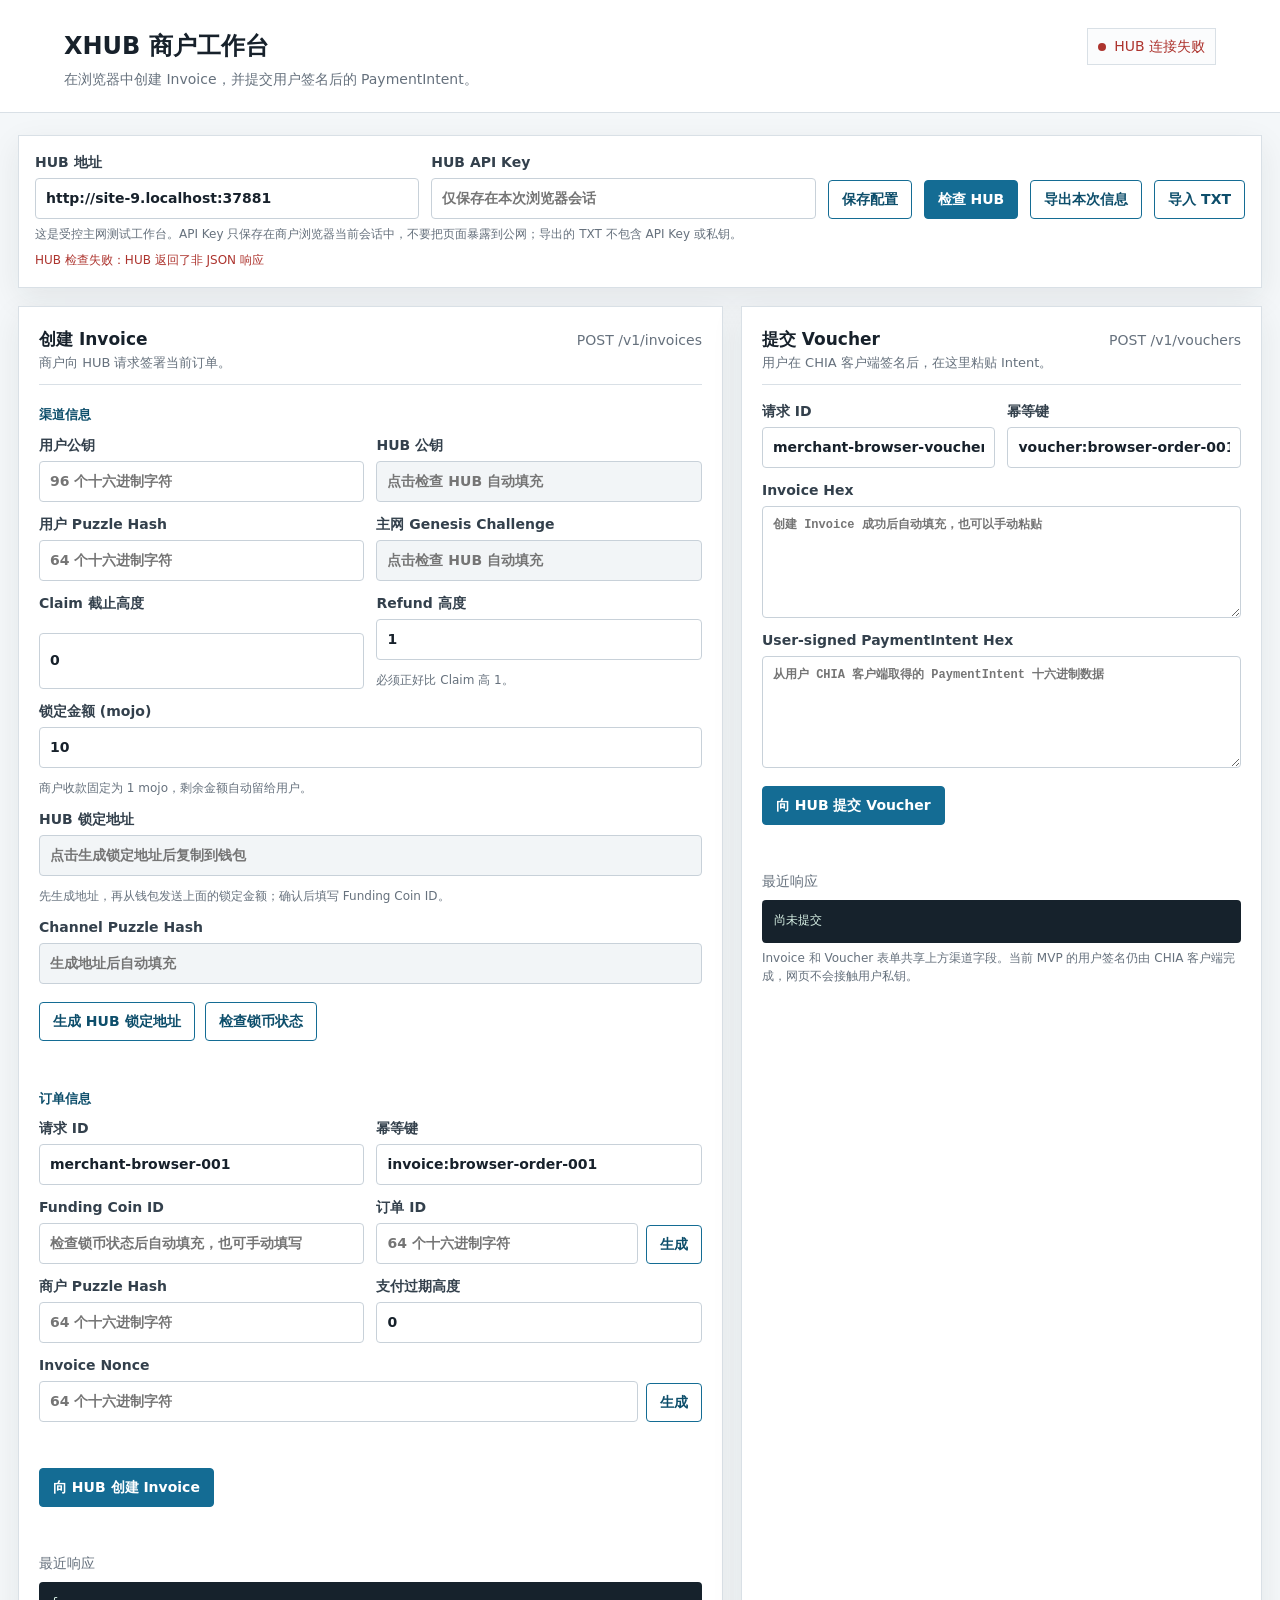
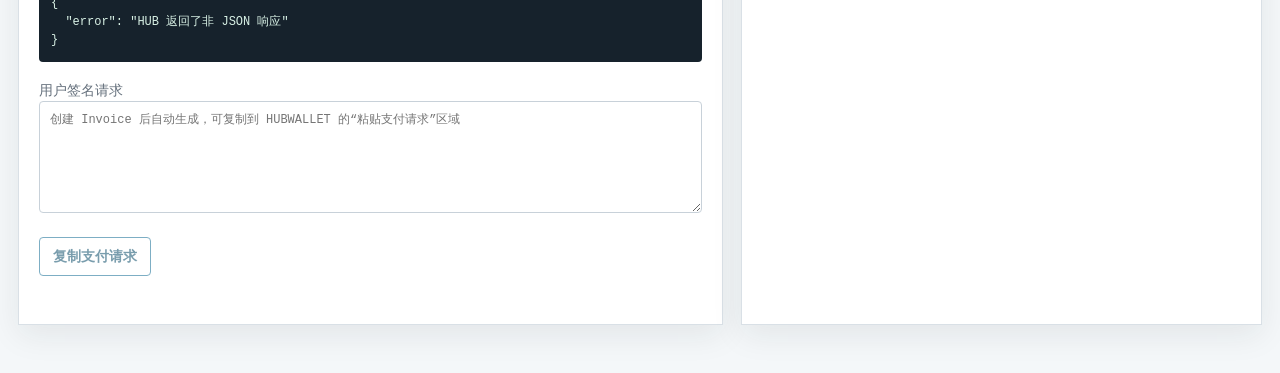
==== commit 708c0dd4: "Fix HUBWALLET payment request field casing" ====
--- a/web/merchant.html
+++ b/web/merchant.html
@@ -233,7 +233,18 @@
     }
 
     function paymentRequest(invoiceHex, channelData) {
-      return JSON.stringify({ invoice_hex: invoiceHex, channel: channelData }, null, 2);
+      // HUBWALLET's Tauri command deserializes this user-facing envelope as camelCase.
+      return JSON.stringify({
+        invoiceHex,
+        channel: {
+          userPublicKey: channelData.user_public_key,
+          hubPublicKey: channelData.hub_public_key,
+          userPuzzleHash: channelData.user_puzzle_hash,
+          genesisChallenge: channelData.genesis_challenge,
+          claimBeforeHeight: channelData.claim_before_height,
+          refundHeight: channelData.refund_height
+        }
+      }, null, 2);
     }
 
     const sessionFieldIds = [
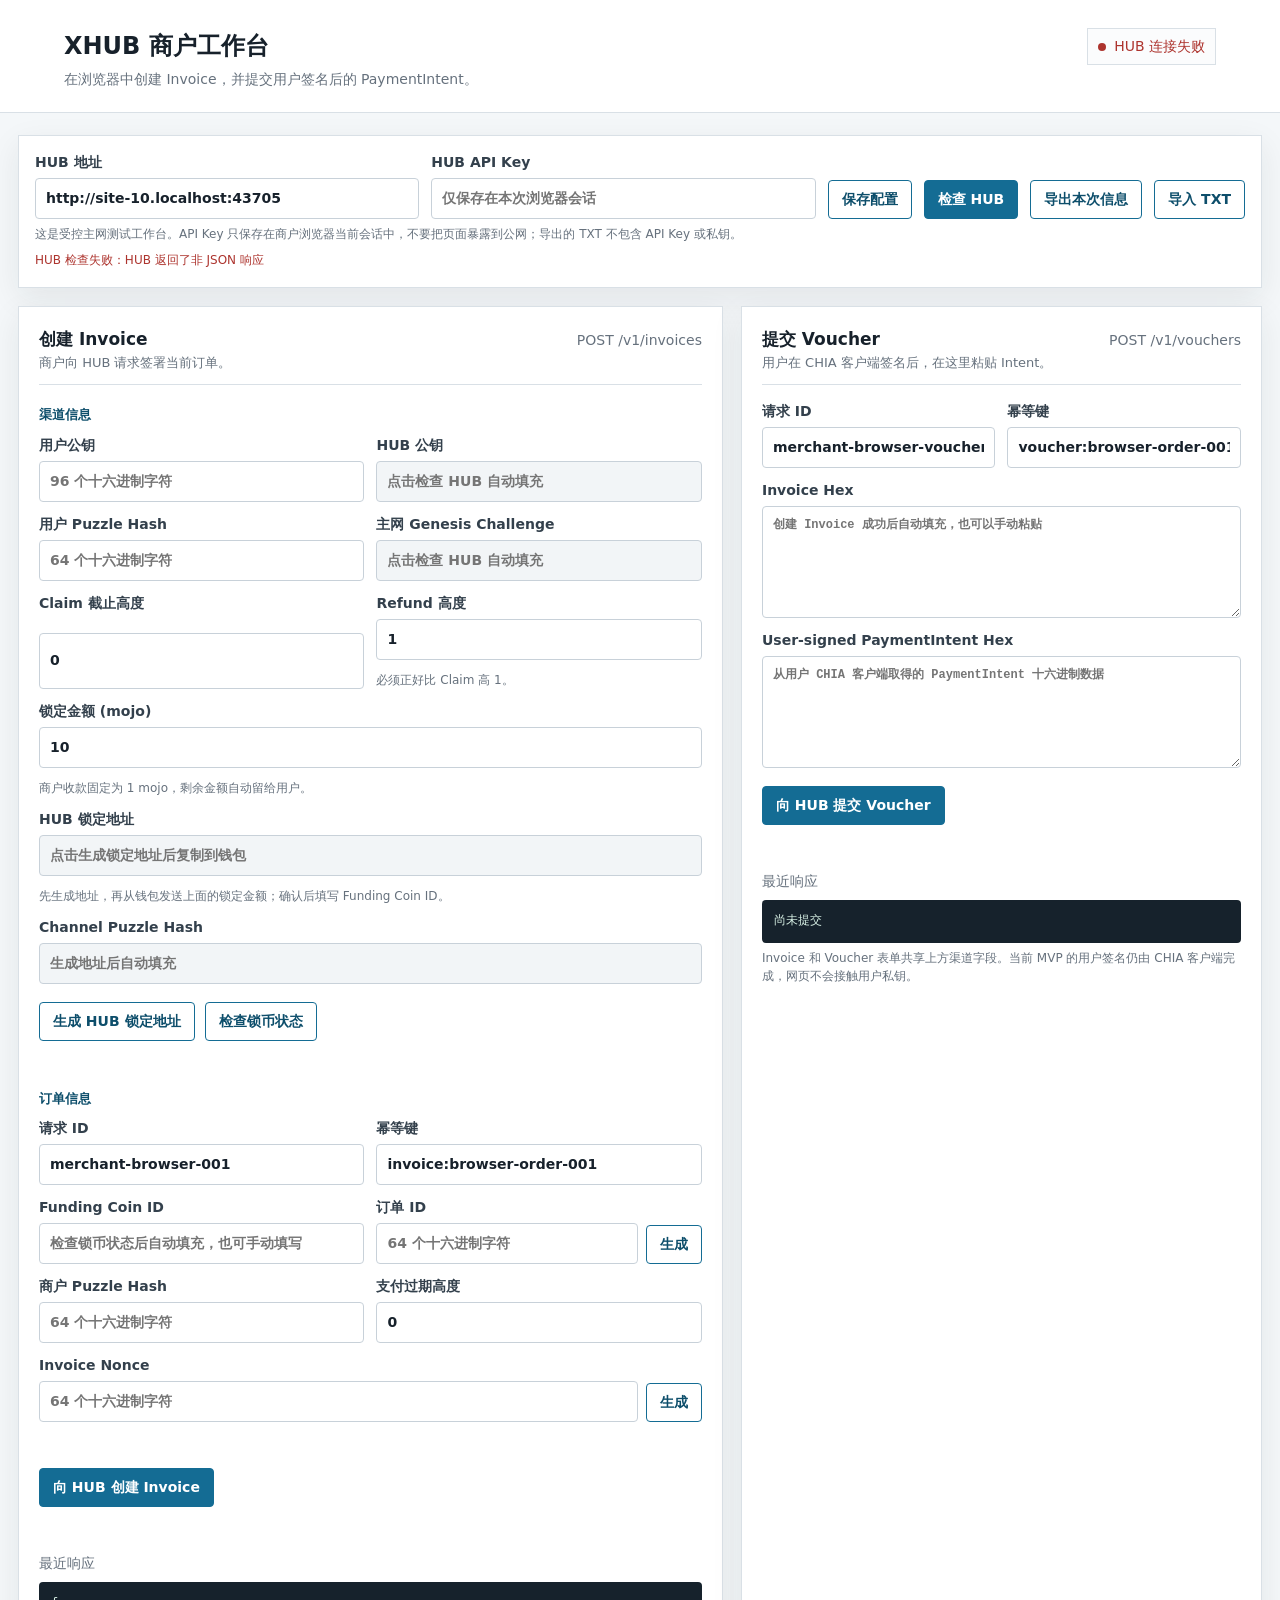
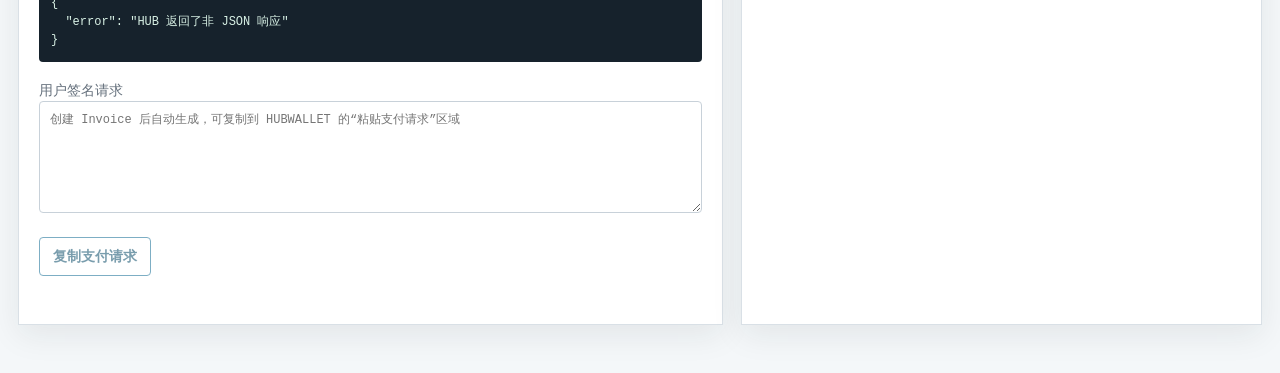
==== commit acb33687: "Include funding amount in wallet payment request" ====
--- a/web/merchant.html
+++ b/web/merchant.html
@@ -242,7 +242,8 @@
           userPuzzleHash: channelData.user_puzzle_hash,
           genesisChallenge: channelData.genesis_challenge,
           claimBeforeHeight: channelData.claim_before_height,
-          refundHeight: channelData.refund_height
+          refundHeight: channelData.refund_height,
+          fundingAmount: channelData.funding_amount
         }
       }, null, 2);
     }
